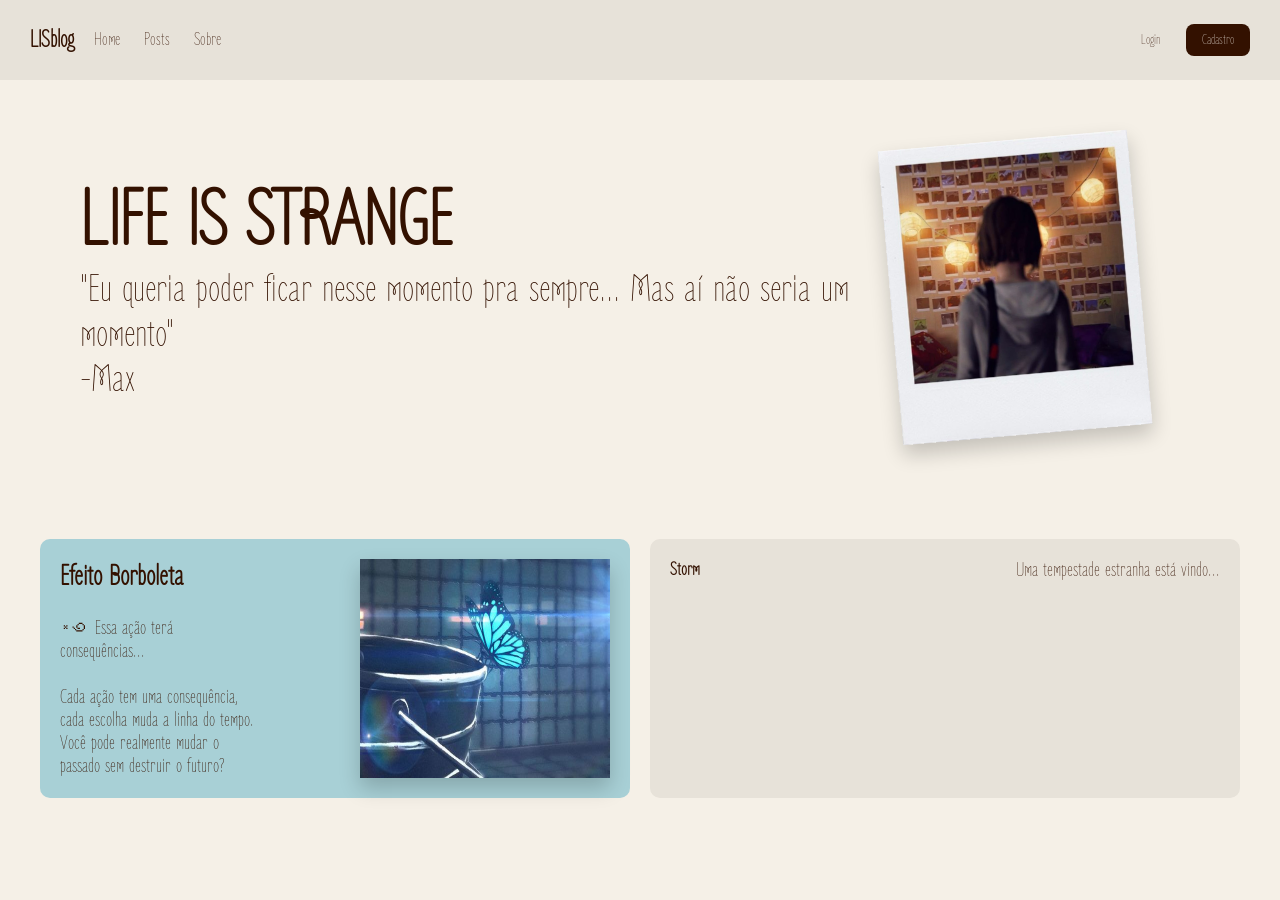
==== index.html @ 1123e7ce "Inicio da página home" ====
<!doctype html>
<html lang="en">
  <head>
    <meta charset="UTF-8" />
    <meta name="viewport" content="width=device-width, initial-scale=1.0" />
    <link rel="stylesheet" href="style.css" />

    <!-- fontes-->
    <link rel="preconnect" href="https://fonts.googleapis.com" />
    <link rel="preconnect" href="https://fonts.gstatic.com" crossorigin />
    <link href="https://fonts.googleapis.com/css2?family=Zen+Loop:ital@0;1&display=swap" rel="stylesheet"/>
  </head>

  <body>


    <!-- NavBar-->
  <header>
    <nav class="navBar">
      <div class="titulo">
        <h1>LISblog</h1>
      </div>

      <div class="menu">
        <a href="#">Home</a>
        <a href="#">Posts</a>
        <a href="#">Sobre</a>
      </div>

      <div class="botoes">
      <a href="#" class="login">Login</a>
      <a href="#" class="cadastro">Cadastro</a>
    </div>
    </nav>
  </header>

  <main>

  <!-- HERO -->
  <section class="hero">
    <div class="hero-text">
      <h1>LIFE IS STRANGE</h1>
      <p>"Eu queria poder ficar nesse momento pra sempre... Mas aí não seria um momento" <br> -Max</p>
    </div>

    <div class="hero-img">
      <img src="imgs/polaroid_home.jpg" alt="">
    </div>
  </section>

  <!-- cards -->
  <section class="cards">
    <div class="card destaque">
    <div class="texto">
    <h1>Efeito Borboleta</h1>
    <p><br> ༝꩜ Essa ação terá consequências...<br> <br> Cada ação tem uma consequência,
    cada escolha muda a linha do tempo. Você pode realmente mudar o passado sem destruir o futuro?</p>
  </div>

  <img src="imgs/borboleta_home.jpg" alt="">

</div>

    <div class="card">
      <h3>Storm</h3>
      <p>Uma tempestade estranha está vindo...</p>
    </div>
  </section>


</body>
</html>
---- style.css ----
* {
  margin: 0;
  padding: 0;
  box-sizing: border-box;
}

body {
  background-color: #F5F0E7;
  font-family: "Zen Loop", cursive;
  color: #331100;
}

/* header */
header {
  background-color: #E7E2D9;
  height: 80px;
}

.navBar {
  display: flex;
  justify-content: space-between;
  align-items: center;
  height: 100%;
  padding: 0 30px;
}

.menu a {
  margin-left: 20px;
  text-decoration: none;
  color: #331100;
  font-size: 18px;
}


/* botões do login e cadastro */
.botoes {
  margin-left: auto;
  display: flex;
  gap: 10px;
}

.botoes a {
  text-decoration: none;
  padding: 8px 16px;
  border-radius: 8px;
  font-size: 14px;
}
    
.login {
  color: #331100;
}

.cadastro {
  background-color: #331100;
  color: #F5F0E7;
}


/* HERO */
.hero {
  display: flex;
  align-items: center;
  justify-content: space-between;
  padding: 60px 40px;
}

.hero-text h1 {
  margin-left: 40px;
  font-size: 80px;
}

.hero-text p{
  margin-left: 40px;
  font-size: 40px;
}

.hero-img img {
  width: 250px;
  transform: rotate(-5deg);
  box-shadow: 0 10px 20px rgba(0,0,0,0.2);
  margin-right: 100px;
}

/* CARDS */
.cards {
  display: flex;
  gap: 20px;
  padding: 40px;
}

.card {
  display: flex;
  justify-content: space-between;
  align-items: row;
  background: #E7E2D9;
  padding: 20px;
  flex: 1;
  border-radius: 10px;
}

.card img{
  display: flex;
  justify-content: center;
  align-items: row;
  width: 250px;
  box-shadow: 0 10px 20px rgba(0,0,0,0.2);
  margin-left: 100px;
}

.card h1{
  font-size: 30px;
}

.card p{
  font-size: 20px;
  border-radius: 30px;
}

.destaque {
  background: #A8D0D6;
}
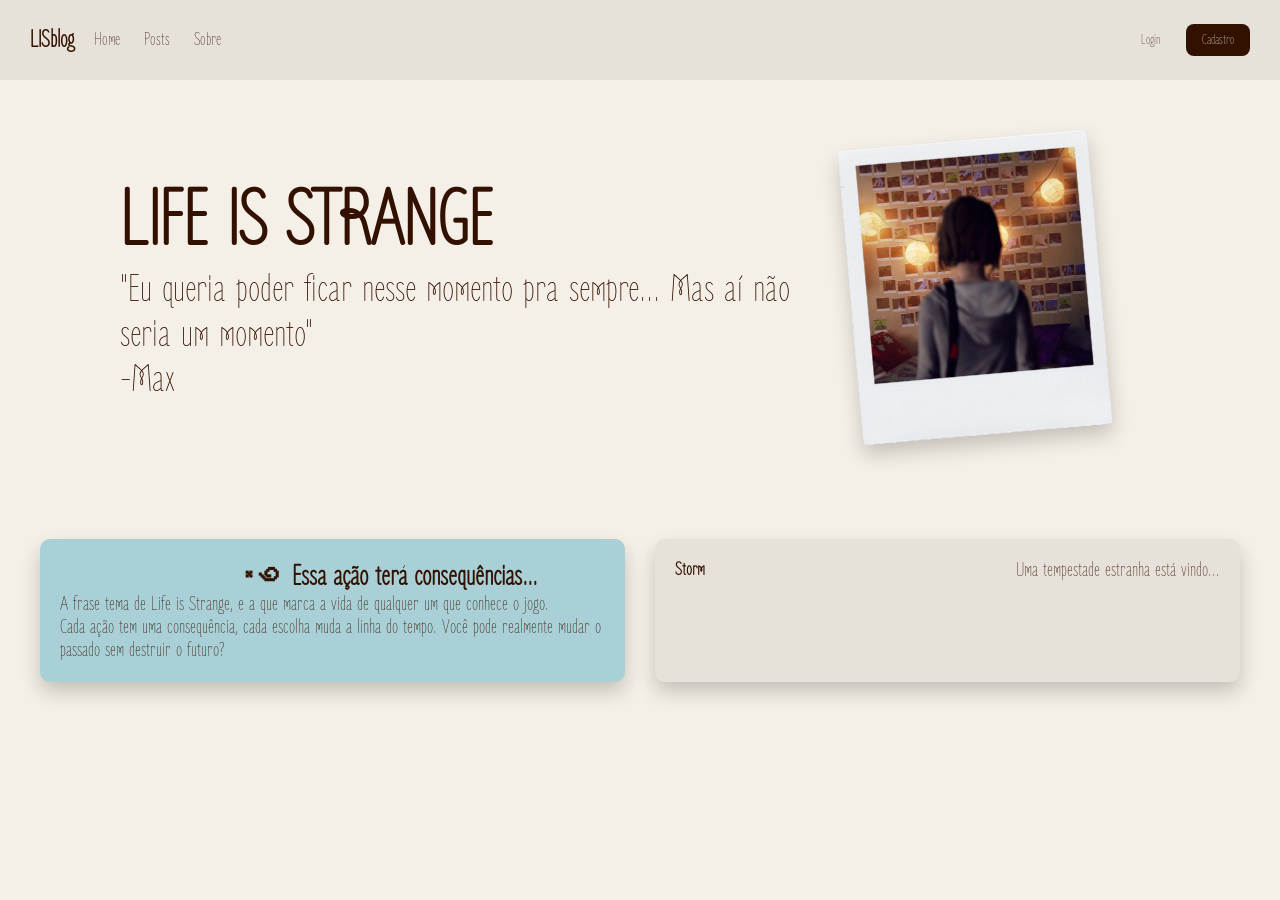
==== commit bb70e6cc: "atualizações" ====
--- a/index.html
+++ b/index.html
@@ -36,14 +36,14 @@
 
   <main>
 
-  <!-- HERO -->
-  <section class="hero">
-    <div class="hero-text">
+  <!-- inicio -->
+  <section class="inicio">
+    <div class="inicio-texto">
       <h1>LIFE IS STRANGE</h1>
       <p>"Eu queria poder ficar nesse momento pra sempre... Mas aí não seria um momento" <br> -Max</p>
     </div>
 
-    <div class="hero-img">
+    <div class="inicio-img">
       <img src="imgs/polaroid_home.jpg" alt="">
     </div>
   </section>
@@ -52,12 +52,12 @@
   <section class="cards">
     <div class="card destaque">
     <div class="texto">
-    <h1>Efeito Borboleta</h1>
-    <p><br> ༝꩜ Essa ação terá consequências...<br> <br> Cada ação tem uma consequência,
-    cada escolha muda a linha do tempo. Você pode realmente mudar o passado sem destruir o futuro?</p>
+    <h1>༝꩜ Essa ação terá consequências...</h1>
+    <p>A frase tema de Life is Strange, e a que marca a vida de qualquer um que conhece o jogo. <br> Cada ação tem uma consequência,
+    cada escolha muda a linha do tempo. Você pode realmente mudar o passado sem destruir o futuro?<br> </p>
   </div>
 
-  <img src="imgs/borboleta_home.jpg" alt="">
+  <!--<img src="imgs/borboleta_home.jpg" alt="">-->
 
 </div>
 
--- a/style.css
+++ b/style.css
@@ -56,25 +56,25 @@
 }
 
 
-/* HERO */
-.hero {
+/* inicio */
+.inicio {
   display: flex;
   align-items: center;
   justify-content: space-between;
-  padding: 60px 40px;
+  padding: 60px 80px;
 }
 
-.hero-text h1 {
+.inicio-texto h1 {
   margin-left: 40px;
   font-size: 80px;
 }
 
-.hero-text p{
+.inicio-texto p{
   margin-left: 40px;
   font-size: 40px;
 }
 
-.hero-img img {
+.inicio-img img {
   width: 250px;
   transform: rotate(-5deg);
   box-shadow: 0 10px 20px rgba(0,0,0,0.2);
@@ -84,7 +84,7 @@
 /* CARDS */
 .cards {
   display: flex;
-  gap: 20px;
+  gap: 30px;
   padding: 40px;
 }
 
@@ -96,19 +96,23 @@
   padding: 20px;
   flex: 1;
   border-radius: 10px;
+  box-shadow: 0 10px 20px rgba(0,0,0,0.2);
 }
 
 .card img{
   display: flex;
   justify-content: center;
   align-items: row;
-  width: 250px;
+  width: 200px;
   box-shadow: 0 10px 20px rgba(0,0,0,0.2);
   margin-left: 100px;
+  border-radius: 20px;
 }
 
 .card h1{
+  margin-left: 180px ;
   font-size: 30px;
+  padding-top: 0%;
 }
 
 .card p{
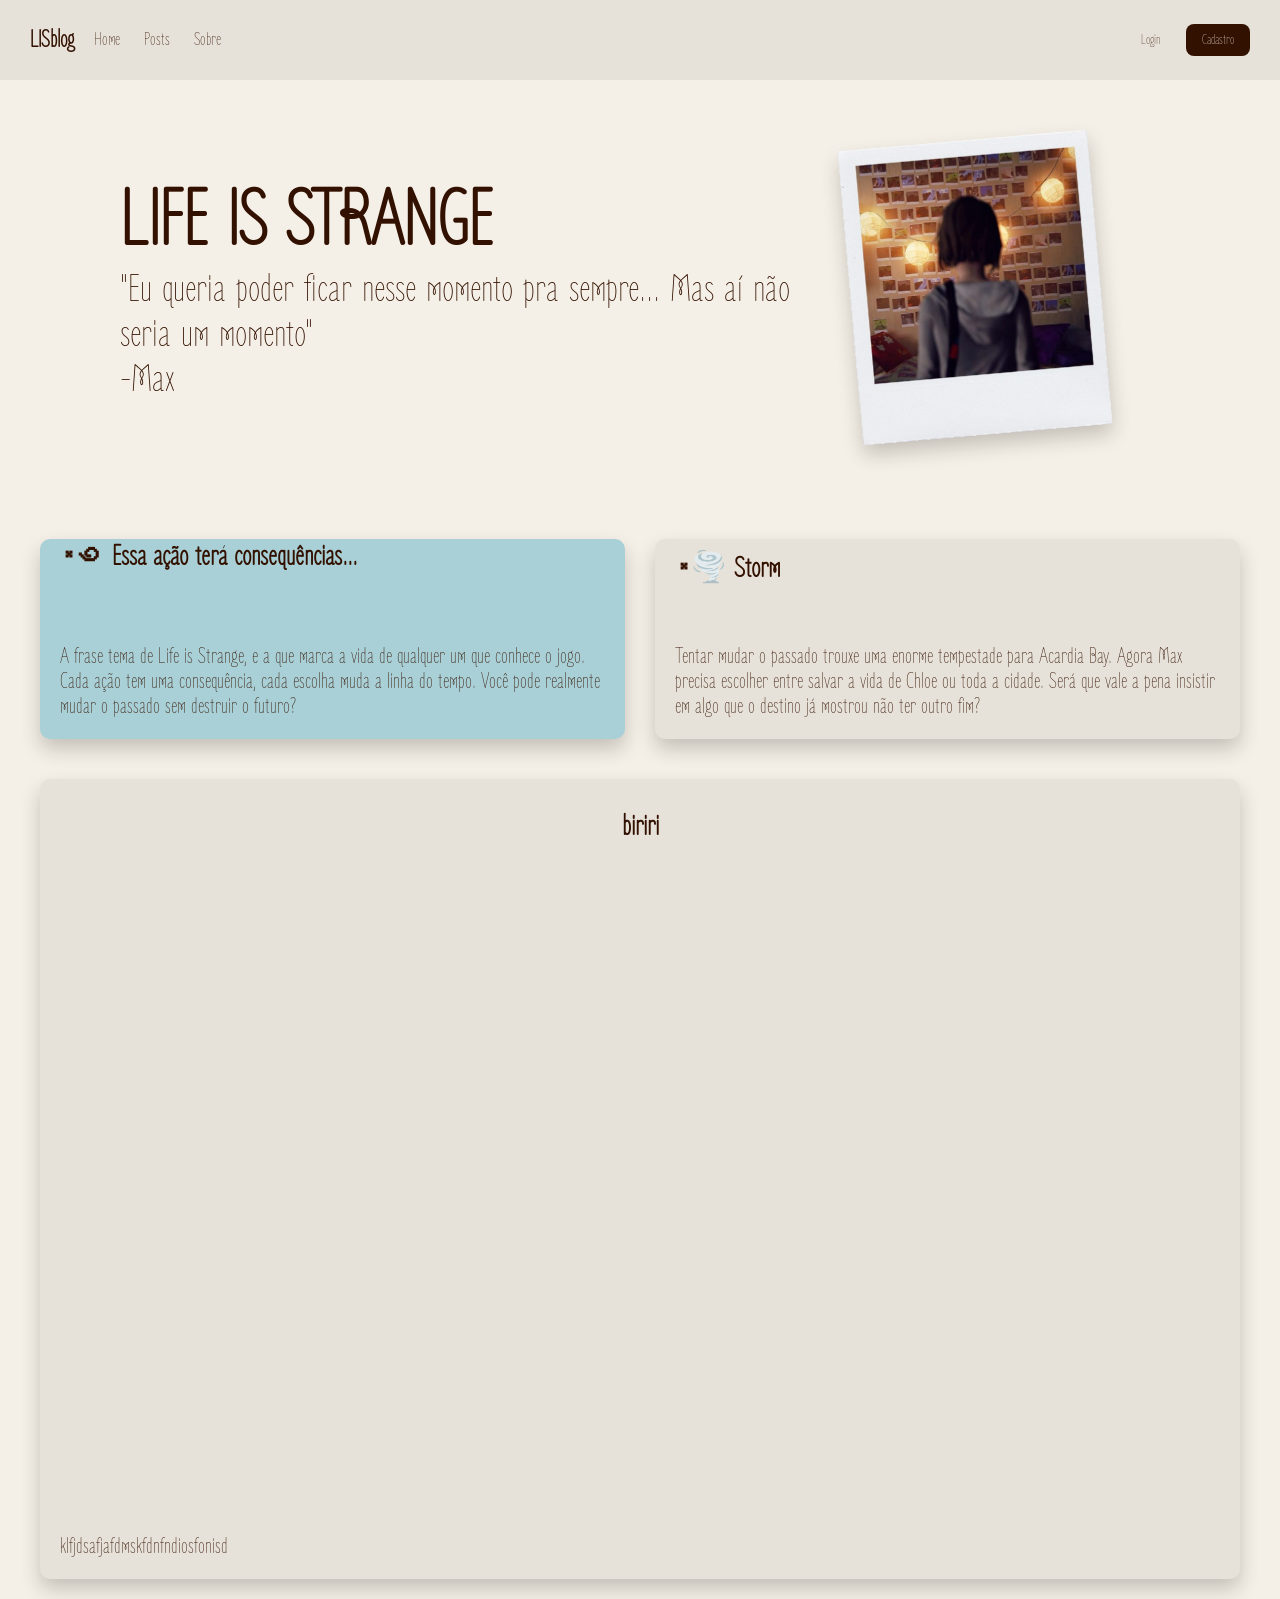
==== commit 874fc38d: "Atualizações na página home e inicio da tela de login" ====
--- a/index.html
+++ b/index.html
@@ -1,23 +1,24 @@
 <!doctype html>
 <html lang="en">
-  <head>
-    <meta charset="UTF-8" />
-    <meta name="viewport" content="width=device-width, initial-scale=1.0" />
-    <link rel="stylesheet" href="style.css" />
 
-    <!-- fontes-->
-    <link rel="preconnect" href="https://fonts.googleapis.com" />
-    <link rel="preconnect" href="https://fonts.gstatic.com" crossorigin />
-    <link href="https://fonts.googleapis.com/css2?family=Zen+Loop:ital@0;1&display=swap" rel="stylesheet"/>
-  </head>
+<head>
+  <meta charset="UTF-8" />
+  <meta name="viewport" content="width=device-width, initial-scale=1.0" />
+  <link rel="stylesheet" href="style.css" />
 
-  <body>
+  <!-- fontes-->
+  <link rel="preconnect" href="https://fonts.googleapis.com" />
+  <link rel="preconnect" href="https://fonts.gstatic.com" crossorigin />
+  <link href="https://fonts.googleapis.com/css2?family=Zen+Loop:ital@0;1&display=swap" rel="stylesheet" />
+</head>
+
+<body>
 
 
-    <!-- NavBar-->
+  <!-- NavBar-->
   <header>
     <nav class="navBar">
-      <div class="titulo">
+    
         <h1>LISblog</h1>
       </div>
 
@@ -28,45 +29,56 @@
       </div>
 
       <div class="botoes">
-      <a href="#" class="login">Login</a>
-      <a href="#" class="cadastro">Cadastro</a>
-    </div>
+        <a href="login.html" class="login">Login</a>
+        <a href="#" class="cadastro">Cadastro</a>
+      </div>
     </nav>
   </header>
 
   <main>
 
-  <!-- inicio -->
-  <section class="inicio">
-    <div class="inicio-texto">
-      <h1>LIFE IS STRANGE</h1>
-      <p>"Eu queria poder ficar nesse momento pra sempre... Mas aí não seria um momento" <br> -Max</p>
-    </div>
+    <!-- inicio -->
+    <section class="inicio">
+      <div class="inicio-texto">
+        <h1>LIFE IS STRANGE</h1>
+        <p>"Eu queria poder ficar nesse momento pra sempre... Mas aí não seria um momento" <br> -Max</p>
+      </div>
 
-    <div class="inicio-img">
-      <img src="imgs/polaroid_home.jpg" alt="">
-    </div>
-  </section>
+      <div class="inicio-img">
+        <img src="imgs/polaroid_home.jpg" alt="">
+      </div>
+    </section>
 
-  <!-- cards -->
-  <section class="cards">
-    <div class="card destaque">
-    <div class="texto">
-    <h1>༝꩜ Essa ação terá consequências...</h1>
-    <p>A frase tema de Life is Strange, e a que marca a vida de qualquer um que conhece o jogo. <br> Cada ação tem uma consequência,
-    cada escolha muda a linha do tempo. Você pode realmente mudar o passado sem destruir o futuro?<br> </p>
-  </div>
+    <!-- cards -->
+    <section class="cards">
+      
+      <div class="card card1">
+        <h1>༝꩜ Essa ação terá consequências...</h1>
+        <p>A frase tema de Life is Strange, e a que marca a vida de qualquer um que conhece o jogo. <br> Cada ação tem
+          uma consequência,
+          cada escolha muda a linha do tempo. Você pode realmente mudar o passado sem destruir o futuro?<br> </p>
+        </div>
 
-  <!--<img src="imgs/borboleta_home.jpg" alt="">-->
+      <div class="card card2">
+        <h1>༝🌪️ Storm</h1>
+        <p> Tentar mudar o passado trouxe uma enorme tempestade para Acardia Bay. Agora Max precisa escolher
+          entre salvar a vida de Chloe ou toda a cidade. Será que vale a pena insistir em algo que o destino já
+          mostrou não ter outro fim?</p>
+      </div>
+    </section>
 
-</div>
+    <section class="card card3">
+      <h1 class="titulo">biriri</h1>
+      <p>klfjdsafjafdmskfdnfndiosfonisd</p>
 
-    <div class="card">
-      <h3>Storm</h3>
-      <p>Uma tempestade estranha está vindo...</p>
-    </div>
-  </section>
+
+
+    </section>
+
+
+
 
 
 </body>
+
 </html>
--- a/style.css
+++ b/style.css
@@ -5,14 +5,14 @@
 }
 
 body {
-  background-color: #F5F0E7;
+  background-color: #f5f0e7;
   font-family: "Zen Loop", cursive;
   color: #331100;
 }
 
 /* header */
 header {
-  background-color: #E7E2D9;
+  background-color: #e7e2d9;
   height: 80px;
 }
 
@@ -45,16 +45,15 @@
   border-radius: 8px;
   font-size: 14px;
 }
-    
+
 .login {
   color: #331100;
 }
 
 .cadastro {
   background-color: #331100;
-  color: #F5F0E7;
+  color: #f5f0e7;
 }
-
 
 /* inicio */
 .inicio {
@@ -69,7 +68,7 @@
   font-size: 80px;
 }
 
-.inicio-texto p{
+.inicio-texto p {
   margin-left: 40px;
   font-size: 40px;
 }
@@ -77,7 +76,7 @@
 .inicio-img img {
   width: 250px;
   transform: rotate(-5deg);
-  box-shadow: 0 10px 20px rgba(0,0,0,0.2);
+  box-shadow: 0 10px 20px rgba(0, 0, 0, 0.2);
   margin-right: 100px;
 }
 
@@ -90,39 +89,52 @@
 
 .card {
   display: flex;
+  flex-direction: column;
   justify-content: space-between;
-  align-items: row;
-  background: #E7E2D9;
-  padding: 20px;
+  background: #e7e2d9;
+  height: 200px;
+  padding: 0 20px 20px 20px;
   flex: 1;
   border-radius: 10px;
-  box-shadow: 0 10px 20px rgba(0,0,0,0.2);
+  box-shadow: 0 10px 20px rgba(0, 0, 0, 0.2);
 }
 
-.card img{
+.card img {
   display: flex;
   justify-content: center;
   align-items: row;
   width: 200px;
-  box-shadow: 0 10px 20px rgba(0,0,0,0.2);
+  box-shadow: 0 10px 20px rgba(0, 0, 0, 0.2);
   margin-left: 100px;
   border-radius: 20px;
 }
 
-.card h1{
-  margin-left: 180px ;
+.card h1 {
   font-size: 30px;
-  padding-top: 0%;
 }
 
-.card p{
-  font-size: 20px;
+.card p {
+  font-size: 22px;
   border-radius: 30px;
 }
 
-.destaque {
-  background: #A8D0D6;
+.card1{
+  background-color: #A8D0D6;
 }
 
+.card2 {
+  padding-top: 10px;
+}
 
+.card3{
+  height: 800px;
+  margin-left: 40px;
+  margin-bottom: 20px;
+  margin-right: 40px;
 
+}
+
+.titulo {
+  margin-top: 30px;
+  align-self: center;
+}
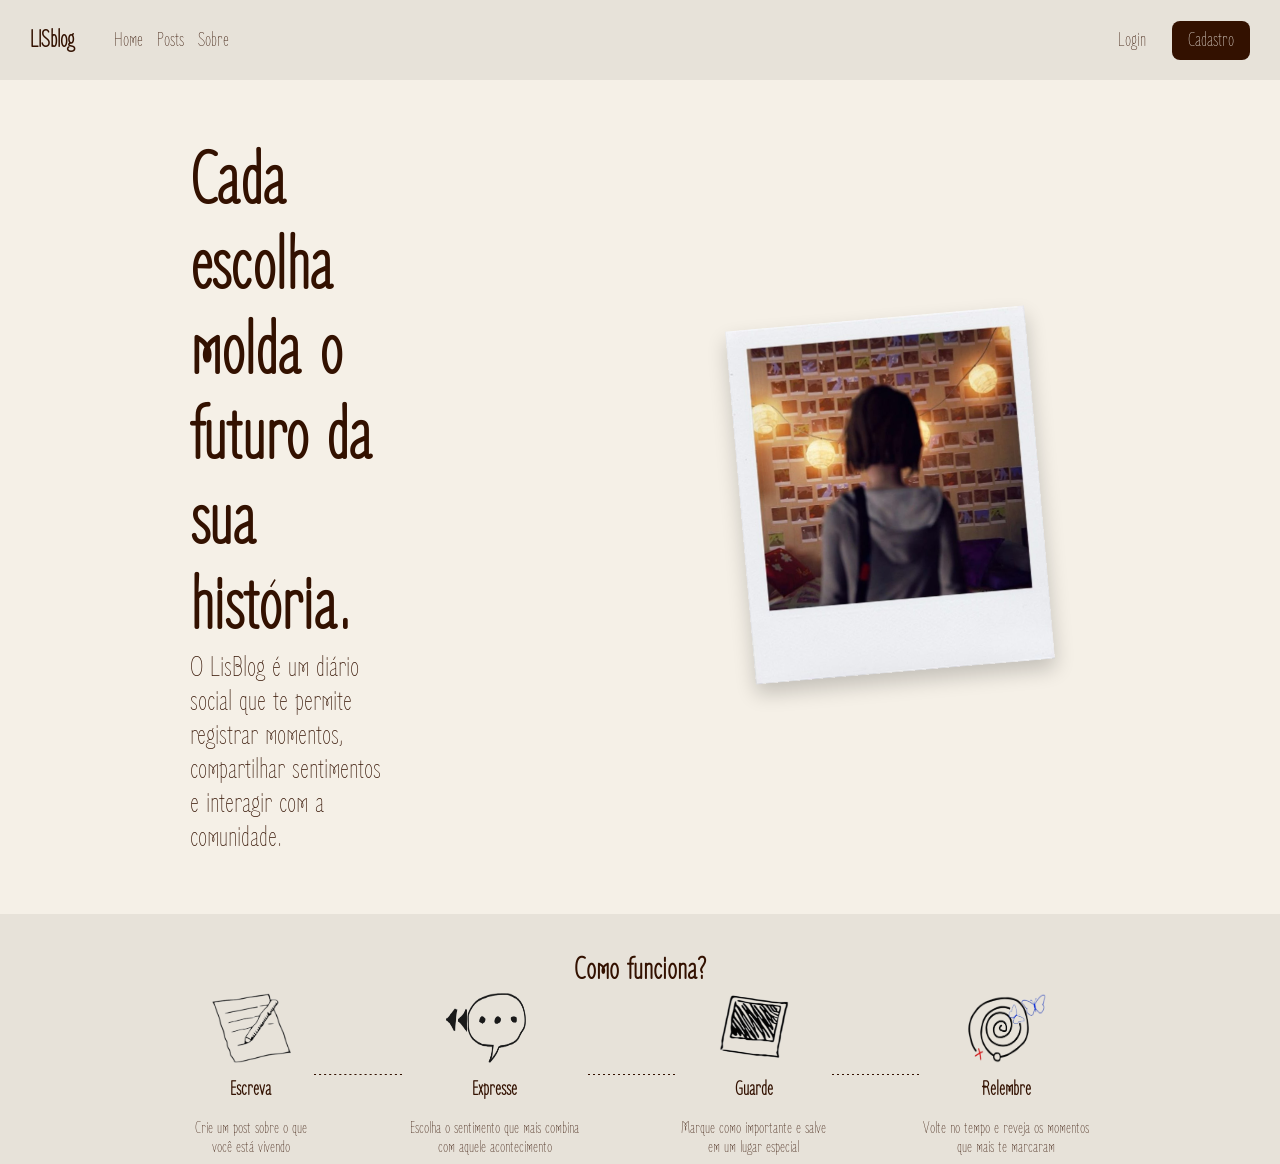
==== commit 485c7ce1: "alterações na home" ====
--- a/index.html
+++ b/index.html
@@ -4,7 +4,7 @@
 <head>
   <meta charset="UTF-8" />
   <meta name="viewport" content="width=device-width, initial-scale=1.0" />
-  <link rel="stylesheet" href="style.css" />
+  <link rel="stylesheet" href="home.css" />
 
   <!-- fontes-->
   <link rel="preconnect" href="https://fonts.googleapis.com" />
@@ -40,8 +40,9 @@
     <!-- inicio -->
     <section class="inicio">
       <div class="inicio-texto">
-        <h1>LIFE IS STRANGE</h1>
-        <p>"Eu queria poder ficar nesse momento pra sempre... Mas aí não seria um momento" <br> -Max</p>
+        <h1>Cada escolha molda o futuro da sua história.</h1>
+        <p>O LisBlog é um diário social que te permite registrar momentos,
+          compartilhar sentimentos e interagir com a comunidade.<br></p>
       </div>
 
       <div class="inicio-img">
@@ -49,31 +50,49 @@
       </div>
     </section>
 
-    <!-- cards -->
-    <section class="cards">
-      
-      <div class="card card1">
-        <h1>༝꩜ Essa ação terá consequências...</h1>
-        <p>A frase tema de Life is Strange, e a que marca a vida de qualquer um que conhece o jogo. <br> Cada ação tem
-          uma consequência,
-          cada escolha muda a linha do tempo. Você pode realmente mudar o passado sem destruir o futuro?<br> </p>
-        </div>
+  
+    <!--funcionalidades-->
 
-      <div class="card card2">
-        <h1>༝🌪️ Storm</h1>
-        <p> Tentar mudar o passado trouxe uma enorme tempestade para Acardia Bay. Agora Max precisa escolher
-          entre salvar a vida de Chloe ou toda a cidade. Será que vale a pena insistir em algo que o destino já
-          mostrou não ter outro fim?</p>
+    <div class="funcionalidades">
+
+      <h1>Como funciona?</h1>
+
+      <div class="alinhamento">
+
+      <div>
+        <div class="icones" ><img src="./imgs/save icon.png" alt=""> <br></div>
+        <h2>Escreva</h2> <br>
+        <p>Crie um post sobre o que você está vivendo</p>
       </div>
-    </section>
 
-    <section class="card card3">
-      <h1 class="titulo">biriri</h1>
-      <p>klfjdsafjafdmskfdnfndiosfonisd</p>
+      <div class="divisor"></div>
+
+      <div>
+       <div class="icones2" ><img src="./imgs/balao.png" alt=""></div>
+       <h2>Expresse</h2> <br>
+        <p>Escolha o sentimento que mais combina com aquele acontecimento</p>
+      </div>
+
+      <div class="divisor"></div>
 
 
+      <div>
+        <div class="icones" ><img src="./imgs/polaroid-icon.png" alt=""></div>
+        <h2>Guarde</h2> <br>
+        <p>Marque como importante e salve em um lugar especial</p>
+      </div>
 
-    </section>
+      <div class="divisor"></div>
+
+      <div>
+        <div class="icones" ><img src="./imgs/rewind.png" alt=""></div>
+        <h2>Relembre</h2> <br>
+        <p>Volte no tempo e reveja os momentos que mais te marcaram</p>
+      </div>
+</div>
+
+
+    </div>
 
 
 
--- a/home.css
+++ b/home.css
@@ -0,0 +1,154 @@
+* {
+  margin: 0;
+  padding: 0;
+  box-sizing: border-box;
+}
+
+body {
+  background-color: #f5f0e7;
+  font-family: "Zen Loop", cursive;
+  color: #331100;
+}
+
+/* header */
+header {
+  background-color: #e7e2d9;
+  height: 80px;
+}
+
+.navBar {
+  display: flex;
+  justify-content: space-between;
+  align-items: center;
+  height: 100%;
+  padding: 0 30px;
+}
+
+.menu {
+  margin-left: 30px;
+}
+
+.menu a {
+  margin-left: 10px;
+  text-decoration: none;
+  color: #331100;
+  font-size: 20px;
+}
+
+
+/* botões do login e cadastro */
+.botoes {
+  margin-left: auto;
+  display: flex;
+  gap: 10px;
+}
+
+.botoes a {
+  text-decoration: none;
+  padding: 8px 16px;
+  border-radius: 8px;
+  font-size: 20px;
+}
+
+.login {
+  color: #331100;
+}
+
+.cadastro {
+  background-color: #331100;
+  color: #f5f0e7;
+}
+
+
+/* inicio */
+.inicio {
+  display: flex;
+  align-items: center;
+  justify-content: center;
+  gap: 350px;
+  padding: 60px 190px;
+}
+
+.inicio-texto{
+  width: 450px;
+}
+
+.inicio-texto h1 {
+  font-size: 75px;
+}
+
+.inicio-texto p {
+  font-size: 30px;
+}
+
+.inicio-img img {
+  width: 300px;
+  transform: rotate(-5deg);
+  box-shadow: 0 10px 20px rgba(0, 0, 0, 0.2);
+  margin-right: 50px;
+  
+}
+
+/* Funcionalidades */
+
+.funcionalidades{
+  display: flex;
+  flex-direction: column;
+  justify-content: center;
+  gap: 5px;
+  align-items: center;
+  background-color: #e7e2d9;
+  height: 250px;
+  padding: 0px 190px;
+}
+
+.funcionalidades img {
+  display: flex;
+  align-items: center;
+  justify-content: center;
+  width: 80px;
+  height: 70px;
+  margin-bottom: 15px;
+}
+
+.funcionalidades h1{
+  margin-top: 30px;
+}
+
+.funcionalidades h2 {
+  display: flex;
+  align-items: center;
+  justify-content: center;
+  font-size: 20px;
+}
+
+.funcionalidades p {
+  font-size: 17px;
+  text-align: center;
+}
+
+.icones {
+  display: flex;
+  justify-content: center;
+}
+
+.icones2 {
+  display: flex;
+  justify-content: center;
+  margin-right: 17px;
+}
+
+.divisor {
+  background-color: #331100;
+  width: 150px;
+  height: 1px;
+  border-top: 1px dashed #e7e2d9;
+  align-self: center;
+}
+
+.alinhamento {
+  display: flex;
+  flex-direction: row;
+  max-width: 100%;
+  box-sizing: border-box;
+}
